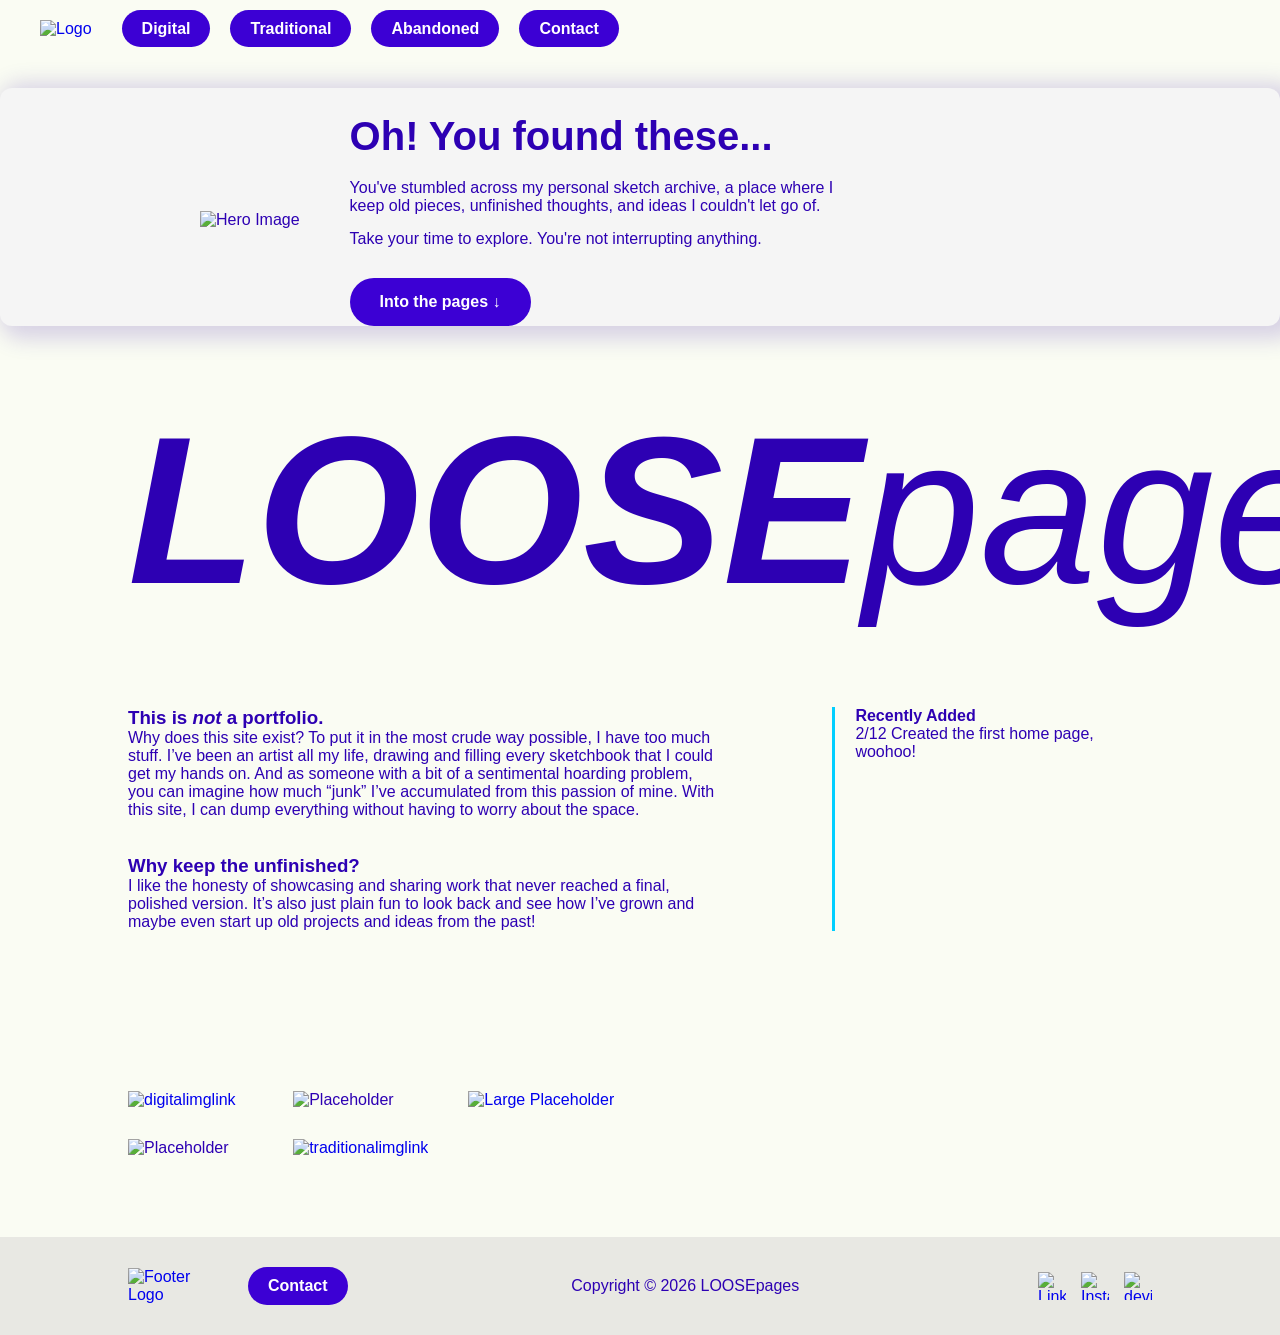
==== index.html @ e3949454 "Add files via upload" ====
<!DOCTYPE html>
<html lang="en">
<head>
    <meta charset="UTF-8">
    <title>LOOSEpages</title>
    <meta name="viewport" content="width=device-width, initial-scale=1.0">
    <link rel="stylesheet" href="loosepagesstyle.css">
</head>
<body>

<!-- ================= HEADER ================= -->
<header class="navbar">
    <div class="nav-container">
       <div class="nav-left">
        <a href="index.html" class="logo">
            <img src="Favicon.svg" alt="Logo">
        </a>

        <nav>
            <ul class="nav-links">
                <li><a href="digitalwork.html">Digital</a></li>
                <li><a href="traditionalwork.html">Traditional</a></li>
                <li><a href="abandoned.html">Abandoned</a></li>
                <li><a href="contact.html">Contact</a></li>
            </ul>
        </nav>
    </div>
    </div>
</header>

<!-- ================= HERO SECTION ================= -->
<section class="hero">
    <div class="hero-content">
        <div class="hero-image">
            <img src="HeroImage.webp" alt="Hero Image">
        </div>

        <div class="hero-text">
            <h1>Oh! You found these...</h1>
            <p>
                You've stumbled across my personal sketch archive,
                a place where I keep old pieces, unfinished thoughts,
                and ideas I couldn't let go of.
            </p>
            <p>Take your time to explore. You're not interrupting anything.</p>
            <a href="#pages" class="cta-button">Into the pages ↓</a>
        </div>
    </div>
  </section>

<!-- ================= TITLE SECTION ================= -->
<section class="title-section">
    <h2 class="big-title">LOOSE<span>pages</span></h2>

    <div class="about-grid">
        <div class="about-text">
            <h3>This is <em>not</em> a portfolio.</h3>
            <p>
             Why does this site exist? To put it in the most crude way possible, I have too
              much stuff. I’ve been an artist all my life, drawing and filling every 
              sketchbook that I could get my hands on. And as someone with a bit of a 
              sentimental hoarding problem, you can imagine how much “junk” I’ve accumulated 
              from this passion of mine. With this site, I can dump everything without having to worry
              about the space.
            </p>
<br><br>
            <h3>Why keep the unfinished?</h3>
            <p>
             I like the honesty of showcasing and sharing work that never reached a final, 
             polished version. It’s also just plain fun to look back and see how I’ve grown
              and maybe even start up old projects and ideas from the past!
            </p>
        </div>

        <div class="recent">
            <h4>Recently Added</h4>
            <p>2/12 Created the first home page, woohoo!</p>
        </div>
    </div>
</section>

<!-- ================= IMAGE GRID ================= -->
<section id="pages" class="image-grid">
    <div class="small-grid">
        <a href="digitalwork.html"><img src="" alt="digitalimglink"></a>
       <img src="DECOR.webp" alt="Placeholder">
       <img src="DECOR.webp" alt="Placeholder">
        <a href="traditionalwork.html"><img src="" alt="traditionalimglink"></a>
    </div>

    <div class="large-image">
        <a href="abandoned.html"><img src="https://via.placeholder.com/500x500" alt="Large Placeholder"></a>
    </div>
</section>

<footer>
    <div class="footer-left">
        <a href="index.html">
            <img src="Favicon.svg" alt="Footer Logo">
        </a>
        <a href="contact.html" class="footer-contact">Contact</a>
    </div>

    <div class="footer-center">
        <p>Copyright © 2026 LOOSEpages</p>
    </div>

    <div class="footer-right">
        <a href="https://www.linkedin.com/in/kaylani-reyes-816a67248"><img src="LI.svg" alt="LinkedIn"></a>
        <a href="https://www.instagram.com/wollypog_/"><img src="IG.svg" alt="Instagram"></a>
        <a href="https://www.deviantart.com/wollypog"><img src="Deviant.svg" alt="deviantart"></a>
    </div>
</footer>

</body>
</html>
---- loosepagesstyle.css ----
/* =============== GLOBAL =============== */
* {
    margin: 0;
    padding: 0;
    box-sizing: border-box;
}

body {
    font-family: Arial, Helvetica, sans-serif;
    background-color: #FAFCF3;
    color: #2d00b3;
}

a {
    text-decoration: none;
}

/* =============== NAVBAR =============== */
.navbar {
    position: sticky;
    top: 0;
    background-color: #FAFCF3;
    padding: 20px 40px;
    z-index: 1000;
}

.nav-container {
    display: flex;
    justify-content: flex-start;
    align-items: center;
}

.nav-left {
    display: flex;
    align-items: center;
    gap: 30px;
}

.logo img {
    width: 50px;
}

.nav-links {
    display: flex;
    gap: 20px;
    list-style: none;
    font-weight: bold;
}

.nav-links a {
    background-color: #3c00d4;
    color: white;
    padding: 10px 20px;
    border-radius: 25px;
    transition: 0.3s;
}

.nav-links a:hover {
    background-color: #26008a;
}

/* =============== HERO =============== */
.hero {
  margin-top: 30px;
     background-color: #F5F5F5; 
    border-radius: 12px;       
box-shadow: 9px 4px 20.9px 9px rgba(47, 0, 159, 0.17);
padding-top: 2%;
}

.hero-content {
    display: flex;
    flex-wrap: wrap;
    align-items: center;
    gap: 50px;
    padding-left: 200px;
}

.hero-image img {
    max-width: 500px;
    width: auto;
}

.hero-text {
    max-width: 500px;
}

.hero-text h1 {
    font-size: 40px;
    margin-bottom: 20px;
}

.hero-text p {
    margin-bottom: 15px;
}

.cta-button {
    display: inline-block;
    background-color: #3c00d4;
    color: white;
    padding: 15px 30px;
    border-radius: 30px;
    margin-top: 15px;
    font-weight: bold;
}

/* =============== TITLE SECTION =============== */
.title-section {
    padding: 80px 10%;
}

.big-title {
    font-size: clamp(60px, 20vw, 210px);
    text-align: center;
    line-height: 1;
    font-weight: bold;
        font-style: italic;
    margin-bottom: 40px;
    text-align: center; 
}

.big-title span {
    font-weight:lighter;
    font-style: italic;
margin-bottom: 40px;
    font-size: clamp(60px, 20vw, 210px);
    text-align: center;
    line-height: 1;
}

.about-grid {
    display: flex;
    flex-wrap: wrap;
    gap: 60px;
    padding-top: 5%;
}

.about-text {
    flex: 2;
    padding-right: 5%;
}

.recent {
    flex: 1;
    border-left: 3px solid #00cfff;
    padding-left: 20px;
}

/* =============== IMAGE GRID =============== */
.image-grid {
    display: flex;
    flex-wrap: wrap;
    gap: 40px;
    padding: 80px 10%;
    align-items: flex-start;
}

.small-grid {
    display: grid;
    grid-template-columns: repeat(2, 1fr);
    gap: 30px;
}

.small-grid img,
.large-image img {
    width: 100%;
}

.large-image {
    flex: 1;
}

/* =============== FOOTER =============== */
footer {
    display: flex;
    justify-content: space-between;
    align-items: center;
    padding: 30px 10%;
    background-color: #e8e8e3;
    flex-wrap: wrap;
    gap: 20px;
}

/* LEFT SIDE */
.footer-left {
    display: flex;
    align-items: center;
    gap: 20px;
}

.footer-left img {
    width: 100px;
    height: auto;
    display: block;
}

/* CONTACT BUTTON */
.footer-contact {
    background-color: #3c00d4;
    color: white;
    padding: 10px 20px;
    border-radius: 25px;
    font-weight: bold;
}

/* RIGHT SIDE ICONS */
.footer-right {
    display: flex;
    align-items: center;
}

.footer-right img {
    width: 28px;
    height: 28px;
    margin-left: 15px;
    display: block;
}
/* ===================================== */
/* ========== CONTACT PAGE ============= */
/* ===================================== */

/* Contact Hero Section */
.contact-hero {
    padding: 60px 10%;
}

.contact-title {
    font-size: clamp(60px, 12vw, 160px);
    font-weight: bold;
    line-height: 0.9;
    text-align: center;

}

.contact-title span {
    font-weight: lighter;
    font-style: italic;
     text-align: center;
}

.contact-intro {
    margin-top: 20px;
    max-width: 800px;
    align-content: center;

}

/* Contact Form Section */
.contact-section {
    display: flex;
    flex-wrap: wrap;
    gap: 60px;
    padding: 60px 10%;
    background-color: #F5F5F5;
}

.contact-image img {
    width: 100%;
    max-width: 500px;
}

.contact-form-wrapper {
    flex: 1;
}

form {
    display: flex;
    flex-direction: column;
    gap: 20px;
}

.name-row {
    display: flex;
    gap: 20px;
}

.form-group {
    display: flex;
    flex-direction: column;
    flex: 1;
}

label {
    font-weight: bold;
    margin-bottom: 6px;
}

input,
textarea {
    padding: 12px;
    border-radius: 8px;
    border: 1px solid #ccc;
    font-size: 14px;
}

input:focus,
textarea:focus {
    outline: none;
    border-color: #3c00d4;
}

.submit-btn {
    margin-top: 20px;
    padding: 15px;
    background-color: #3c00d4;
    color: white;
    border: none;
    border-radius: 30px;
    font-size: 16px;
    font-weight: bold;
    cursor: pointer;
}

.submit-btn:hover {
    background-color: #26008a;
}

/* Contact Links Section */
.contact-links {
    padding: 60px 10%;
    display: flex;
    flex-direction: column;
    gap: 20px;
}

.contact-links a {
    font-size: 28px;
    text-decoration: underline;
}

/* ===================================== */
/* ========== CAROUSEL ================= */
/* ===================================== */

.carousel{
    display: flex;
    width: 100%;
    padding-top: 3%;
    overflow-x: auto;
}

.carousel::-webkit-scrollbar {display: none;} 

.carousel-trackdigital {
    display: flex;
    gap: 15px;
    animation: spin 80s infinite linear;
}
.carousel-tracktraditional {
    display: flex;
    gap: 15px;
    animation: spin 35s infinite linear;
}

.carousel-item {
    flex: 0 0 5em;}
.carousel-item img {
    max-height: 30em;
    min-height: 30em;
    width:fit-content;
}

@keyframes spin{from {translate: 0;}
                to {translate: -50%;}
            }

.gallery-title-section {
    padding: 0% 10%;
}

.gallery-title {
    font-size: clamp(60px, 12vw, 150px);
    font-weight: bold;
    line-height: 1;
}

.gallery-title span {
    font-weight: lighter;
    font-style: italic;
}

.gallery-sub {
    margin-top: 10px;
}

/* ===================================== */
/* ========== MASONRY GALLERY ========== */
/* ===================================== */

.masonry-gallery {
    column-count: 3;
    column-gap: 30px;
    padding: 60px 10%;
}

.gallery-item {
    break-inside:auto;
    margin-bottom: 40px;
}

.gallery-item img {
    width: 100%;
    display: block;
}

.gallery-meta {
    text-align: left;
    margin-top: 10px;
}

.gallery-meta h4 {
    margin-bottom: 3px;
}

/* ================= ABANDONED PAGE ================= */

.abandoned-header {
    text-align: center;
    padding: 60px 10% 20px;
}

.subtitle {
    font-size: 14px;
    margin-bottom: 20px;
}

.abandoned-title {
 font-size: clamp(60px, 12vw, 160px);
    font-weight: bold;
    letter-spacing: -2px;
    padding-left: 0%;
}

.abandoned-title span {
    font-style: italic;
    font-weight: lighter;
}

/* TABLE STYLING */

.abandoned-content {
    padding: 40px 8%;
}

.ideas-table {
    width: 100%;
    border-collapse: collapse;
}

.ideas-table thead th {
    text-align: center;
    font-weight: bold;
    padding-bottom: 15px;
    border-bottom: 2px solid #00cfff;
}

.ideas-table td {
    padding: 40px 20px;
    vertical-align: top;
}

/* Image Boxes */

.image-box {
    padding: 10px;
}

.image-box img {
    width: 100%;
    height: auto;
    display: block;
}

/* Text Cells */

.text-cellleft h4 {
    font-weight: bold;
    margin-bottom: 10px;
    text-align: right;
}

.text-cellleft p {
    font-size: 14px;
    line-height: 1.4;
    text-align: right;
}

.text-cellright h4 {
    font-weight: bold;
    margin-bottom: 10px;
}

.text-cellright p {
    font-size: 14px;
    line-height: 1.4;
}


/* =============== RESPONSIVE =============== */
@media (max-width: 900px) {
    .big-title {
        font-size: 60px;
    }

    .hero-content {
        flex-direction: column;
        text-align: left;
    }

    .image-grid {
        flex-direction: column;
    }

    footer {
        flex-direction: column;
        text-align: center;
    }

    /* Contact Responsive */
.contact-section {
    flex-direction: column;
}

.name-row {
    flex-direction: column;
}

.contact-title {
    text-align: left;
}

.masonry-gallery {
    column-count: 1;
}

.carousel-section {
    flex-direction: column;
}
}
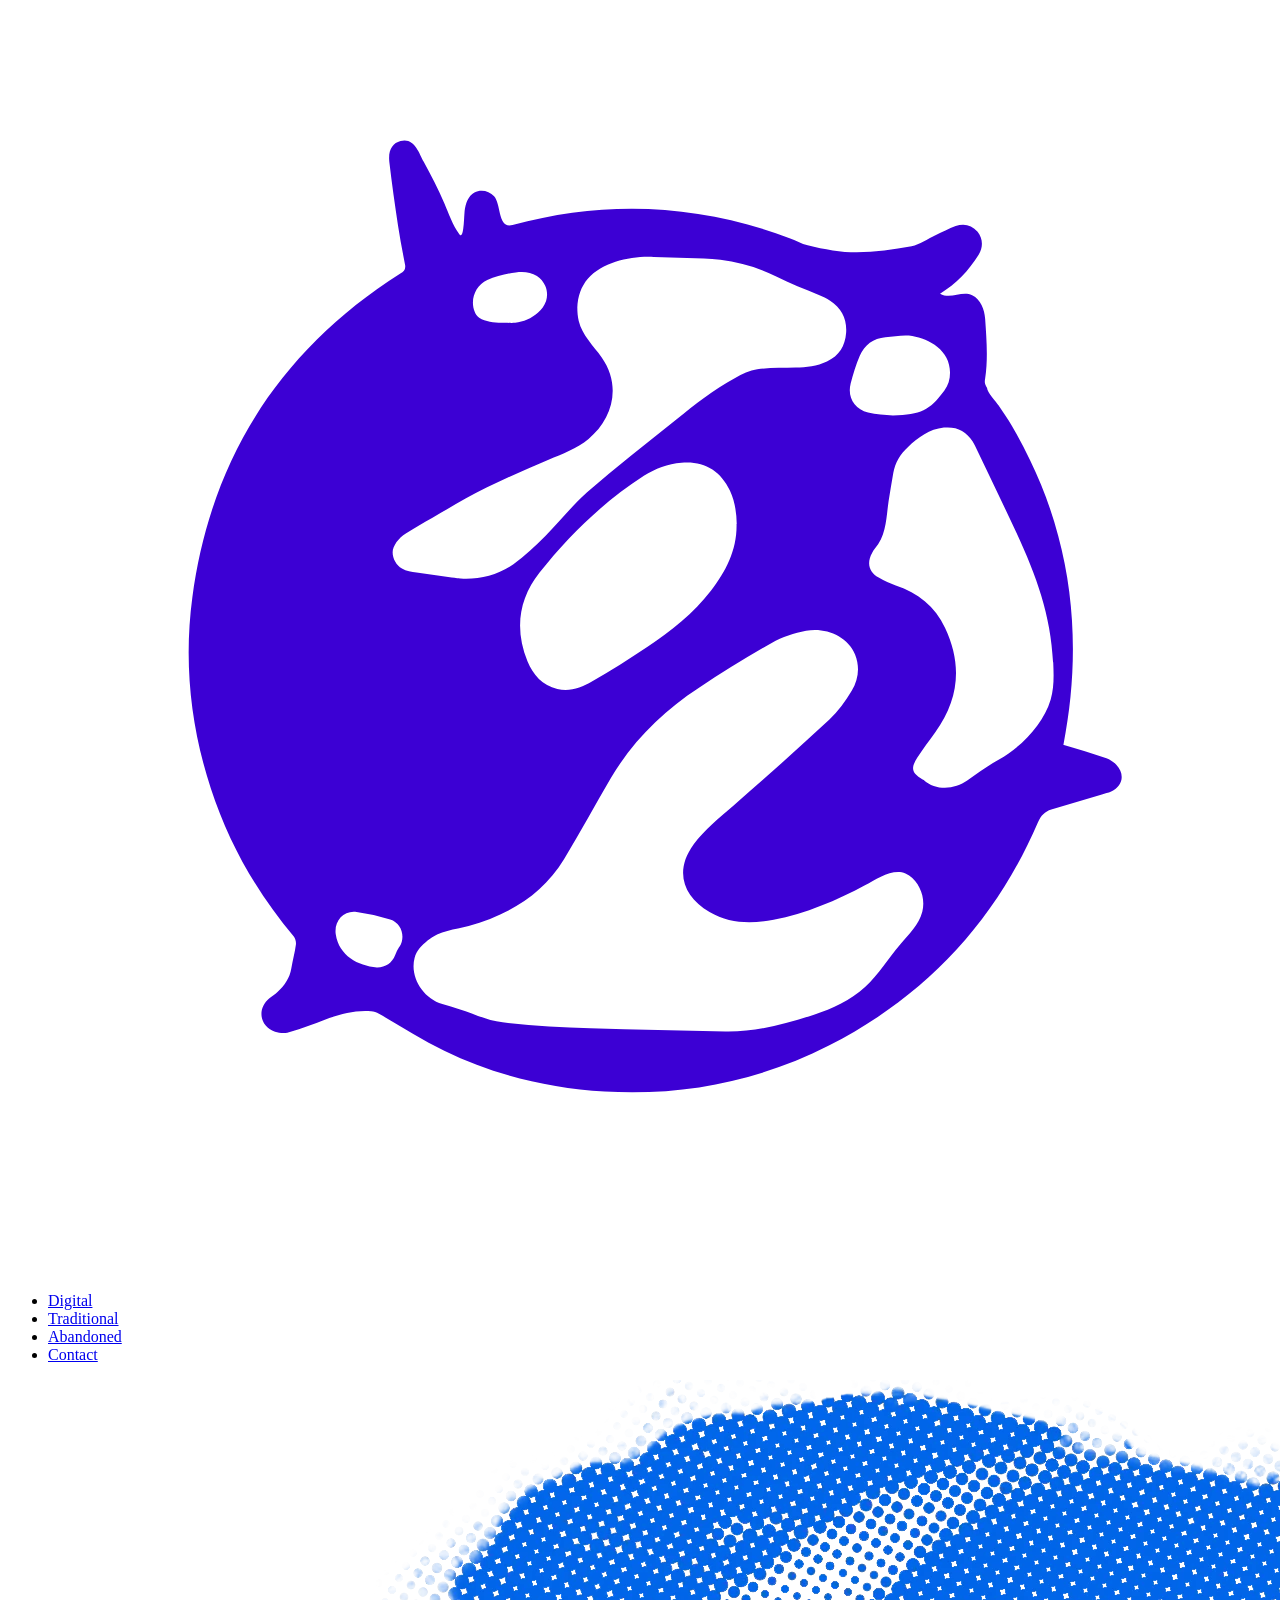
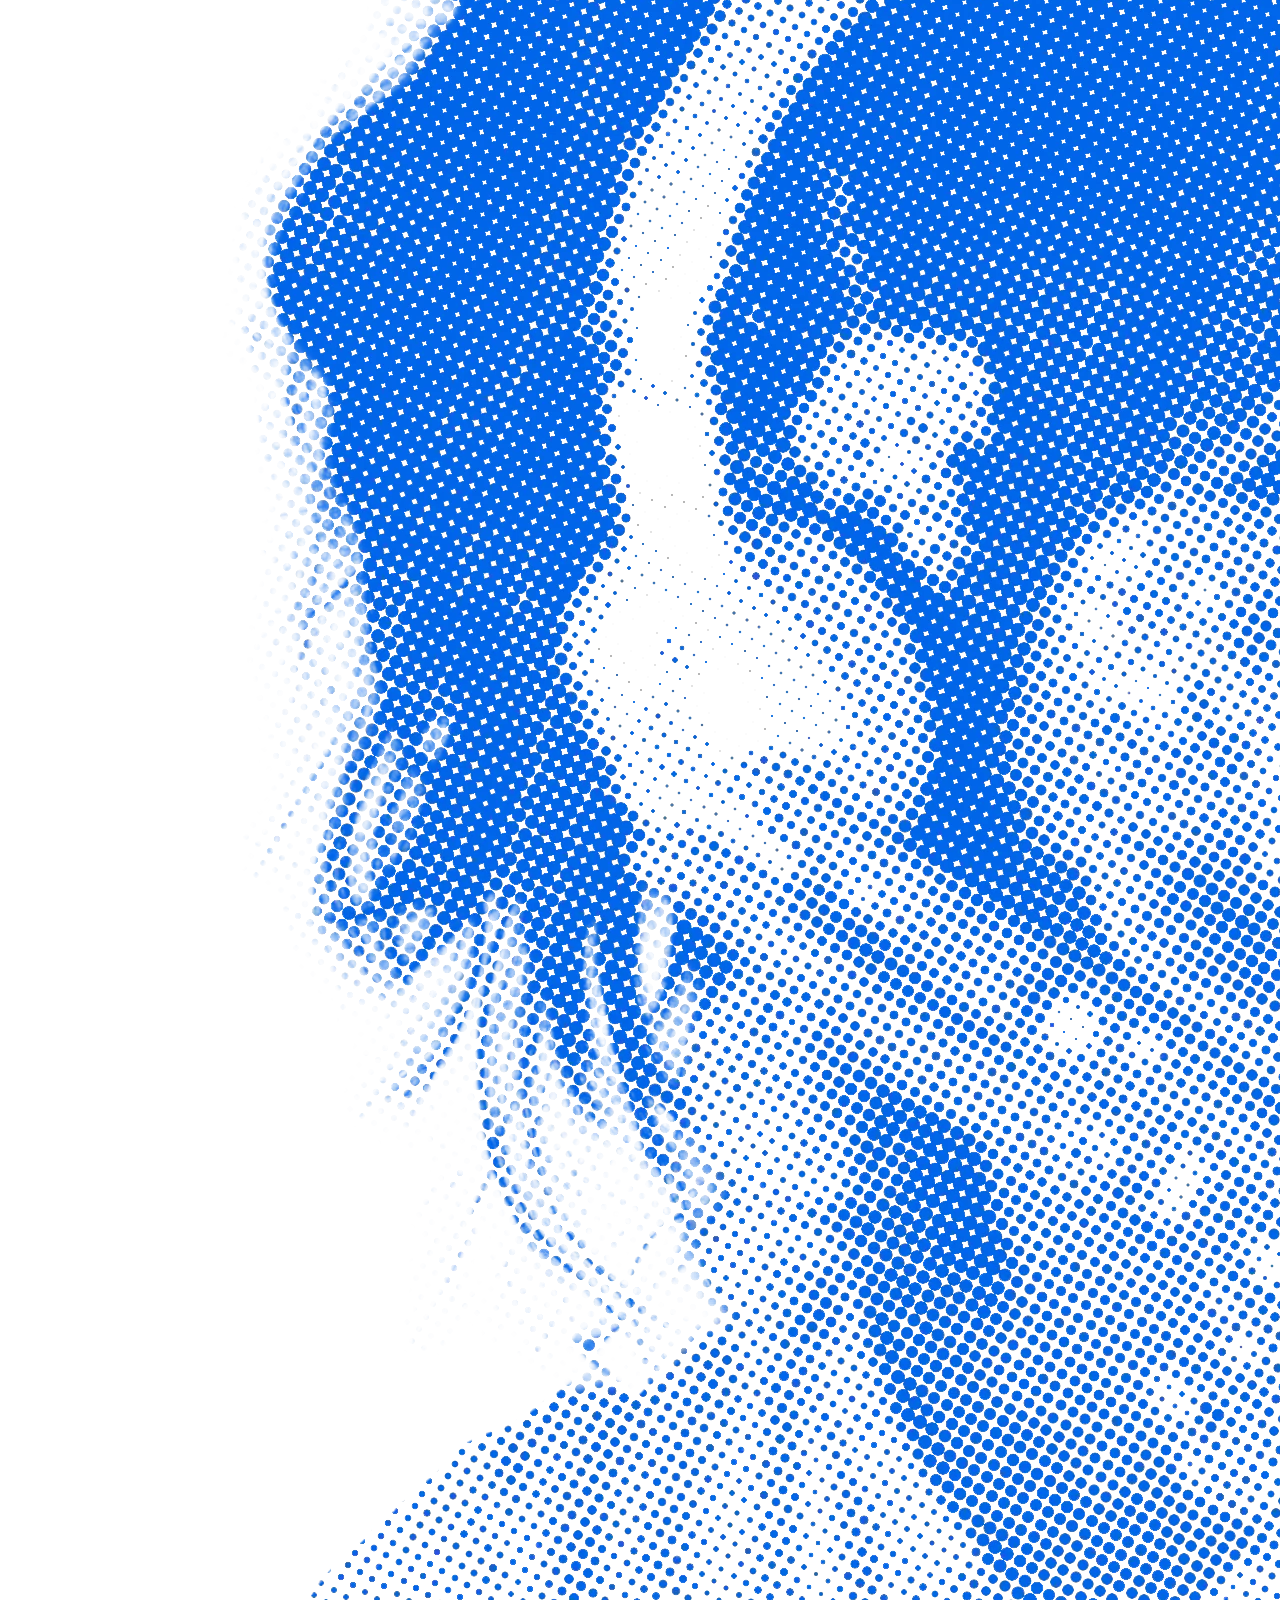
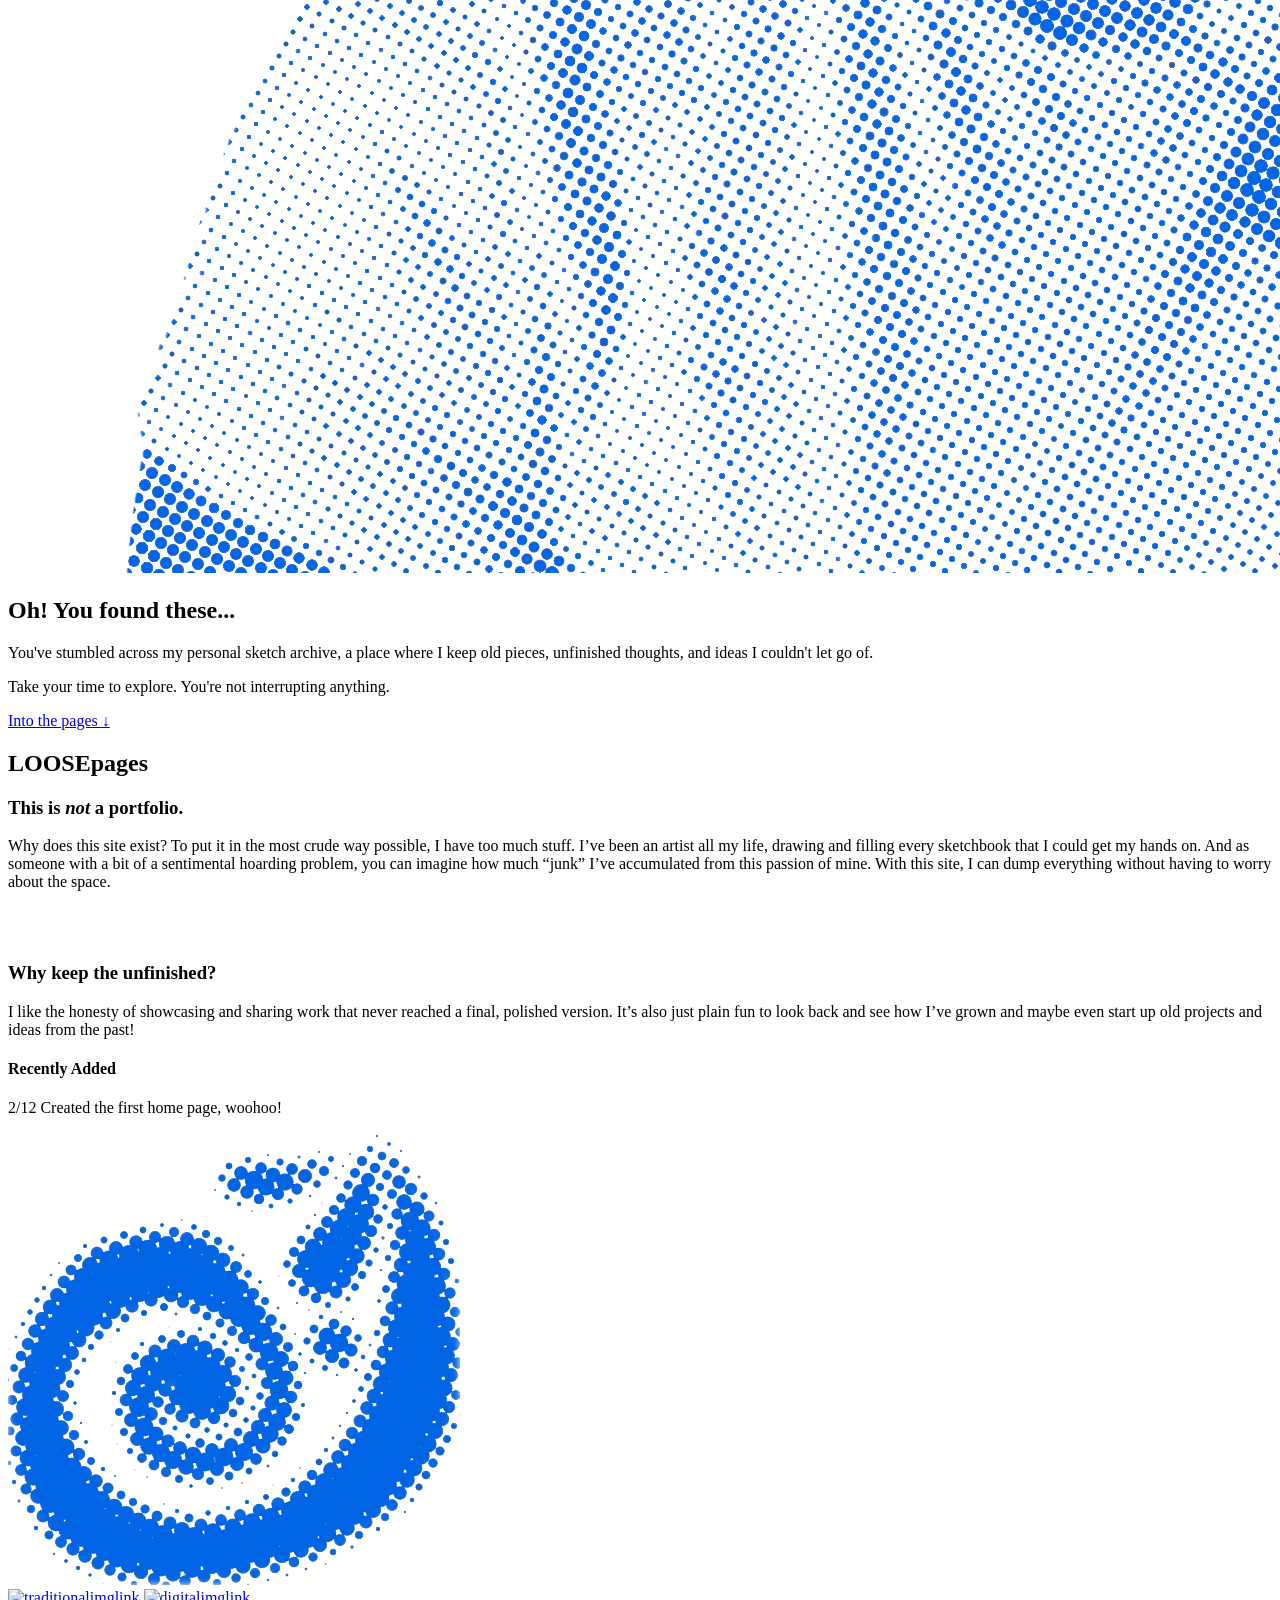
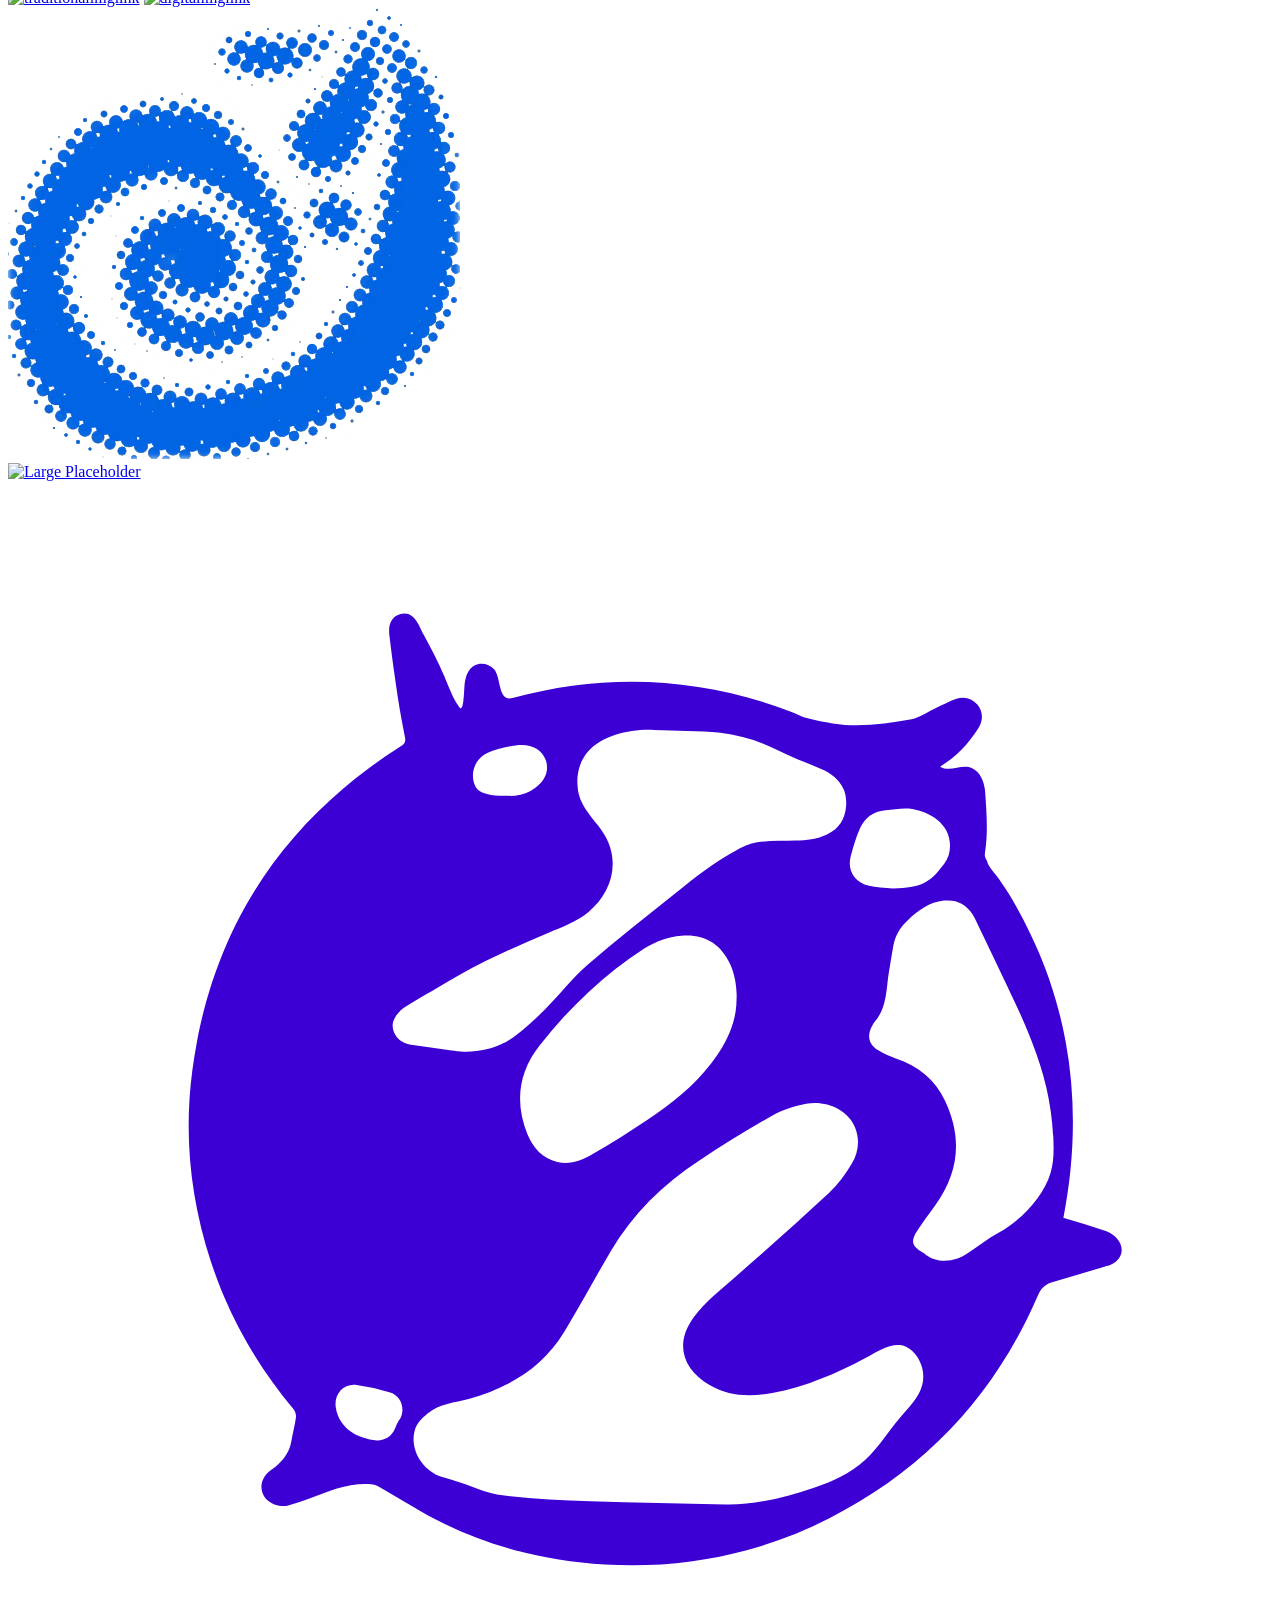
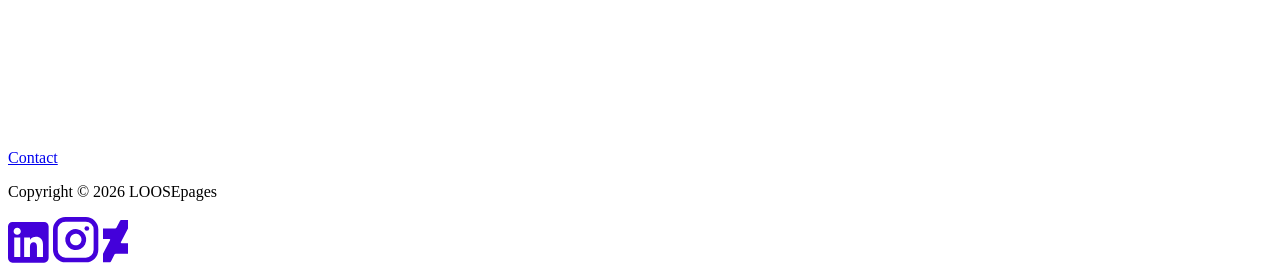
==== commit 1bb279e7: "Add files via upload" ====
--- a/index.html
+++ b/index.html
@@ -5,10 +5,11 @@
     <title>LOOSEpages</title>
     <meta name="viewport" content="width=device-width, initial-scale=1.0">
     <link rel="stylesheet" href="loosepagesstyle.css">
+    <link rel="icon" type="image/x-icon" href="Favicon.svg">
 </head>
+
 <body>
 
-<!-- ================= HEADER ================= -->
 <header class="navbar">
     <div class="nav-container">
        <div class="nav-left">
@@ -82,16 +83,18 @@
 <!-- ================= IMAGE GRID ================= -->
 <section id="pages" class="image-grid">
     <div class="small-grid">
-        <a href="digitalwork.html"><img src="" alt="digitalimglink"></a>
-       <img src="DECOR.webp" alt="Placeholder">
-       <img src="DECOR.webp" alt="Placeholder">
-        <a href="traditionalwork.html"><img src="" alt="traditionalimglink"></a>
+       <div id="decor-grid"><img src="DECOR.webp" alt="Placeholder"></div>
+       <a href="traditionalwork.html"><img src="tradimglink.png" alt="traditionalimglink"></a>  
+       <a href="digitalwork.html"><img src="digitalimglink.png" alt="digitalimglink"></a>
+       <div id="decor-gridR"><img src="DECOR.webp" alt="Placeholder"></div>
     </div>
 
     <div class="large-image">
-        <a href="abandoned.html"><img src="https://via.placeholder.com/500x500" alt="Large Placeholder"></a>
+        <a href="abandoned.html"><img src="abandonedimglink.png" alt="Large Placeholder"></a>
     </div>
 </section>
+
+</body>
 
 <footer>
     <div class="footer-left">
@@ -111,6 +114,4 @@
         <a href="https://www.deviantart.com/wollypog"><img src="Deviant.svg" alt="deviantart"></a>
     </div>
 </footer>
-
-</body>
 </html>
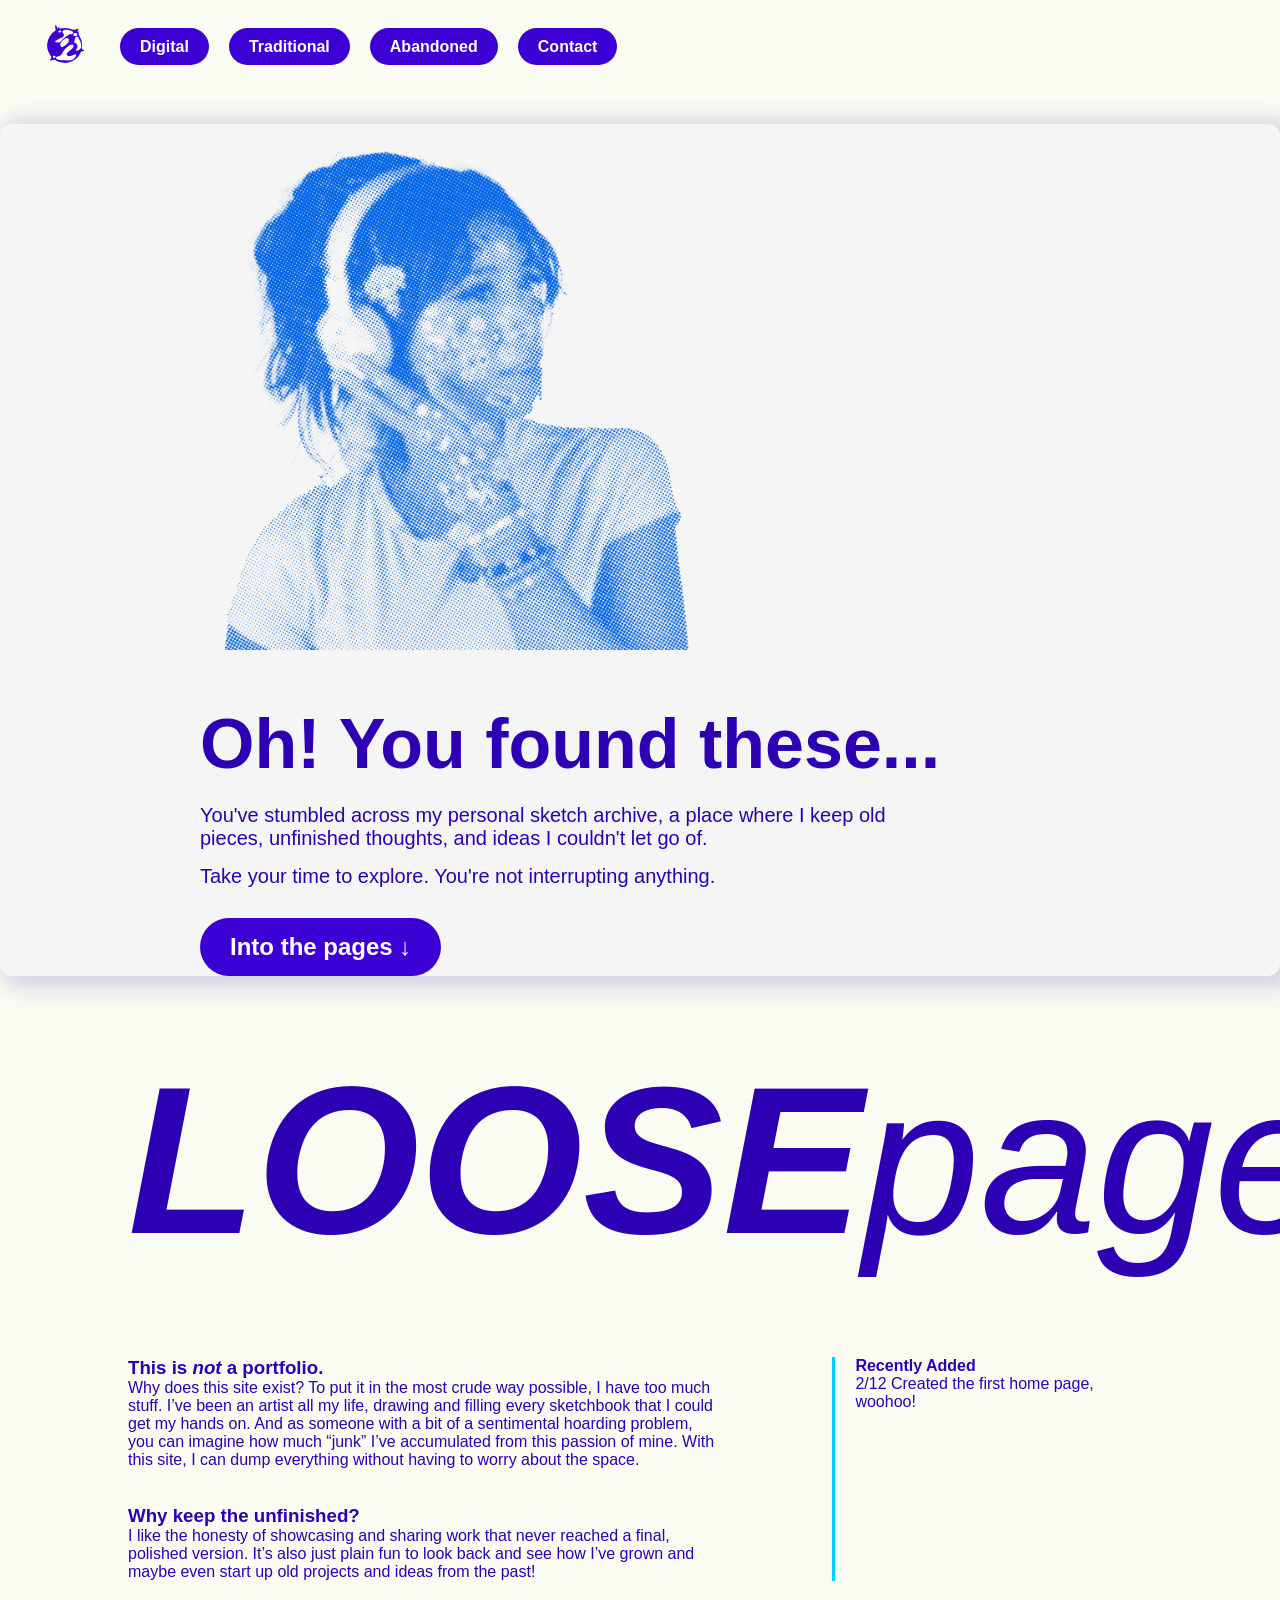
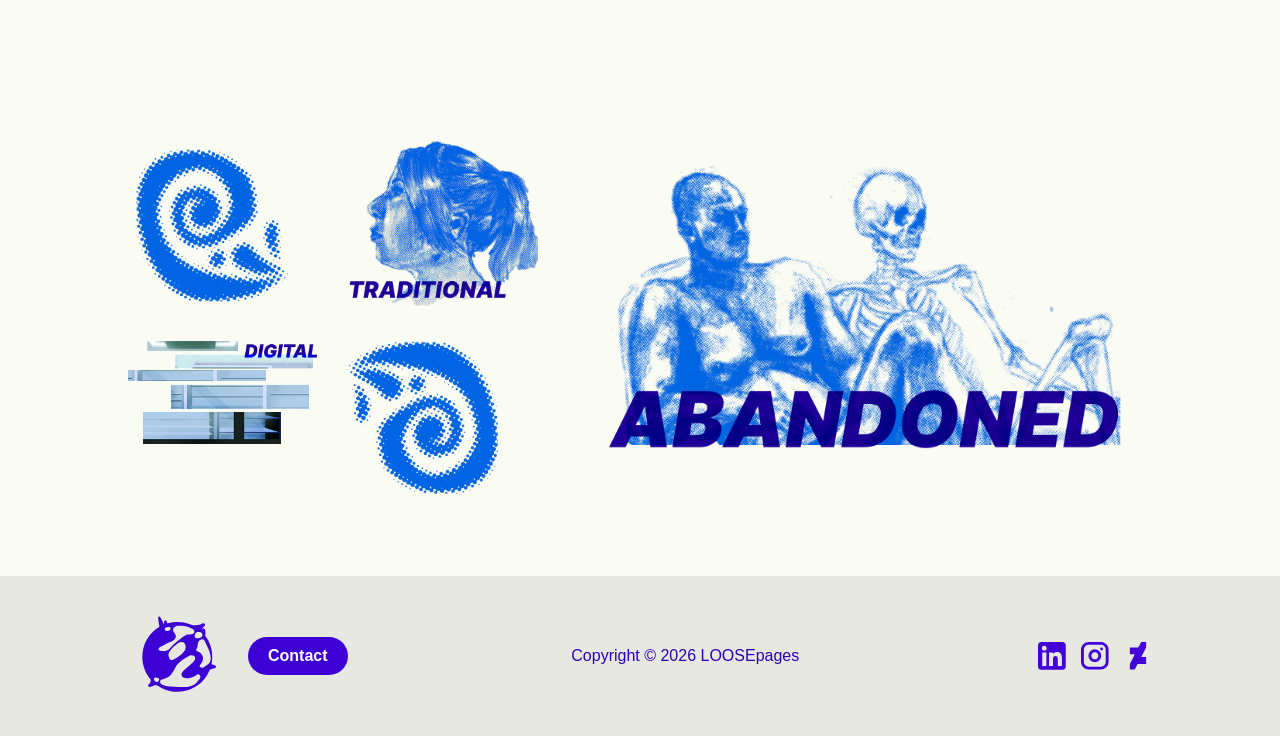
==== commit 22b7d64a: "Add files via upload" ====
--- a/index.html
+++ b/index.html
@@ -4,6 +4,16 @@
     <meta charset="UTF-8">
     <title>LOOSEpages</title>
     <meta name="viewport" content="width=device-width, initial-scale=1.0">
+    
+<!-- Google tag (gtag.js) -->
+<script async src="https://www.googletagmanager.com/gtag/js?id=G-NQSBV1KRGG"></script>
+<script>
+  window.dataLayer = window.dataLayer || [];
+  function gtag(){dataLayer.push(arguments);}
+  gtag('js', new Date());
+
+  gtag('config', 'G-NQSBV1KRGG');
+</script>
     <link rel="stylesheet" href="loosepagesstyle.css">
     <link rel="icon" type="image/x-icon" href="Favicon.svg">
 </head>
--- a/loosepagesstyle.css
+++ b/loosepagesstyle.css
@@ -0,0 +1,558 @@
+/* =============== GLOBAL =============== */
+* {
+    margin: 0;
+    padding: 0;
+    box-sizing: border-box;
+}
+
+body {
+    font-family: Arial, Helvetica, sans-serif;
+    background-color: #FAFCF3;
+    color: #2d00b3;
+}
+
+a {
+    text-decoration: none;
+}
+
+/* =============== NAVBAR =============== */
+.navbar {
+    position: sticky;
+    top: 0;
+    background-color: #FAFCF3;
+    padding: 20px 40px;
+    z-index: 1000;
+}
+
+.nav-container {
+    display: flex;
+    justify-content: flex-start;
+    align-items: center;
+}
+
+.nav-left {
+    display: flex;
+    align-items: center;
+    gap: 30px;
+}
+
+.logo img {
+    width: 50px;
+}
+
+.nav-links {
+    display: flex;
+    gap: 20px;
+    list-style: none;
+    font-weight: bold;
+}
+
+.nav-links a {
+    background-color: #3c00d4;
+    color: white;
+    padding: 10px 20px;
+    border-radius: 25px;
+    transition: 0.3s;
+}
+
+.nav-links a:hover {
+    background-color: #26008a;
+}
+
+/* =============== HERO =============== */
+.hero {
+  margin-top: 30px;
+     background-color: #F5F5F5; 
+    border-radius: 12px;       
+box-shadow: 9px 4px 20.9px 9px rgba(47, 0, 159, 0.17);
+padding-top: 2%;
+}
+
+.hero-content {
+    display: flex;
+    flex-wrap: wrap;
+    align-items: center;
+    gap: 50px;
+    padding-left: 200px;
+}
+
+.hero-image img {
+    max-width: 500px;
+    width: auto;
+}
+
+
+.hero-text h1 {
+    font-size: 70px;
+    margin-bottom: 20px;
+}
+
+.hero-text p {
+    font-size: 20px;
+    margin-bottom: 15px;
+    max-width: 700px;
+}
+
+.cta-button {
+    display: inline-block;
+    background-color: #3c00d4;
+    color: white;
+    padding: 15px 30px;
+    border-radius: 80px;
+    margin-top: 15px;
+    font-weight: bold;
+    font-size: 24px;
+}
+
+/* =============== TITLE SECTION =============== */
+.title-section {
+    padding: 80px 10%;
+}
+
+.big-title {
+    font-size: clamp(60px, 20vw, 210px);
+    text-align: center;
+    line-height: 1;
+    font-weight: bold;
+        font-style: italic;
+    margin-bottom: 40px;
+    text-align: center; 
+}
+
+.big-title span {
+    font-weight:lighter;
+    font-style: italic;
+margin-bottom: 40px;
+    font-size: clamp(60px, 20vw, 210px);
+    text-align: center;
+    line-height: 1;
+}
+
+.about-grid {
+    display: flex;
+    flex-wrap: wrap;
+    gap: 60px;
+    padding-top: 5%;
+}
+
+.about-text {
+    flex: 2;
+    padding-right: 5%;
+}
+
+.recent {
+    flex: 1;
+    border-left: 3px solid #00cfff;
+    padding-left: 20px;
+}
+
+/* =============== IMAGE GRID =============== */
+.image-grid {
+    display: flex;
+    flex-wrap: wrap;
+    gap: 40px;
+    padding: 80px 10%;
+    align-items: flex-start;
+}
+
+.small-grid {
+    display: grid;
+    grid-template-columns: repeat(2, 1fr);
+    gap: 30px;
+        max-width: 40%;
+}
+
+#decor-grid {rotate: 90deg;
+    max-width: 80%;
+           }
+#decor-gridR {rotate: 270deg;
+            max-width: 80%}
+
+
+.small-grid img,
+.large-image img {
+    width: 100%;
+}
+
+.large-image {
+    flex: 1;
+        max-width: 50%;
+        margin: auto;
+}
+
+/* =============== FOOTER =============== */
+footer {
+    display: flex;
+    justify-content: space-between;
+    align-items: center;
+    padding: 30px 10%;
+    background-color: #e8e8e3;
+    flex-wrap: wrap;
+    gap: 20px;
+}
+
+/* LEFT SIDE */
+.footer-left {
+    display: flex;
+    align-items: center;
+    gap: 20px;
+}
+
+.footer-left img {
+    width: 100px;
+    height: auto;
+    display: block;
+}
+
+/* CONTACT BUTTON */
+.footer-contact {
+    background-color: #3c00d4;
+    color: white;
+    padding: 10px 20px;
+    border-radius: 25px;
+    font-weight: bold;
+}
+
+/* RIGHT SIDE ICONS */
+.footer-right {
+    display: flex;
+    align-items: center;
+}
+
+.footer-right img {
+    width: 28px;
+    height: 28px;
+    margin-left: 15px;
+    display: block;
+}
+/* ===================================== */
+/* ========== CONTACT PAGE ============= */
+/* ===================================== */
+
+/* Contact Hero Section */
+.contact-hero {
+    padding: 60px 10%;
+}
+
+.contact-title {
+    font-size: clamp(60px, 12vw, 160px);
+    font-weight: bold;
+    line-height: 0.9;
+    text-align: center;
+    margin: 20px auto;
+}
+
+.contact-title span {
+    font-weight: lighter;
+    font-style: italic;
+     text-align: center;
+}
+
+.contact-intro {
+    margin: 20px auto;
+    max-width: 800px;
+
+}
+
+/* Contact Form Section */
+.contact-section {
+    display: flex;
+    flex-wrap: wrap;
+    gap: 60px;
+    padding: 60px 10%;
+    background-color: #F5F5F5;
+}
+
+.contact-image img {
+    width: 100%;
+    max-width: 500px;
+}
+
+.contact-form-wrapper {
+    flex: 1;
+}
+
+form {
+    display: flex;
+    flex-direction: column;
+    gap: 20px;
+}
+
+.name-row {
+    display: flex;
+    gap: 20px;
+}
+
+.form-group {
+    display: flex;
+    flex-direction: column;
+    flex: 1;
+}
+
+label {
+    font-weight: bold;
+    margin-bottom: 6px;
+}
+
+input,
+textarea {
+    padding: 12px;
+    border-radius: 8px;
+    border: 1px solid #ccc;
+    font-size: 14px;
+}
+
+input:focus,
+textarea:focus {
+    outline: none;
+    border-color: #3c00d4;
+}
+
+.submit-btn {
+    margin-top: 20px;
+    padding: 15px;
+    background-color: #3c00d4;
+    color: white;
+    border: none;
+    border-radius: 30px;
+    font-size: 16px;
+    font-weight: bold;
+    cursor: pointer;
+}
+
+.submit-btn:hover {
+    background-color: #26008a;
+}
+
+/* Contact Links Section */
+.contact-links {
+    padding: 60px 10%;
+    display: flex;
+    flex-direction: column;
+    gap: 20px;
+}
+
+.contact-links a {
+    font-size: 28px;
+    text-decoration: underline;
+}
+/* ================================================= */
+/* ========== DIGITAL/TRADITIONAL PAGES ============ */
+/* ================================================= */
+
+.video {
+    display: flex;
+    justify-content: center;
+    gap: 50px;
+}
+
+
+/* ========== CAROUSEL ================= */
+
+.carousel{
+    display: flex;
+    width: 100%;
+    padding-top: 2%;
+    overflow-x: auto;
+}
+
+.carousel::-webkit-scrollbar {display: none;} 
+
+.carousel-trackdigital {
+    display: flex;
+    gap: 15px;
+    animation: spin 80s infinite linear;
+}
+.carousel-tracktraditional {
+    display: flex;
+    gap: 15px;
+    animation: spin 35s infinite linear;
+}
+
+.carousel-item {
+    flex: 0 0 5em;}
+.carousel-item img {
+    max-height: 30em;
+    min-height: 30em;
+    width:fit-content;
+}
+
+@keyframes spin{from {translate: 0;}
+                to {translate: -50%;}
+            }
+
+.gallery-title-section {
+    padding: 0% 10%;
+    margin: 20px auto;
+}
+
+.gallery-title {
+    font-size: clamp(60px, 12vw, 130px);
+    font-weight: bold;
+    line-height: 1;
+    margin: 20px auto;
+}
+
+.gallery-title span {
+    font-weight: lighter;
+    font-style: italic;
+}
+
+.gallery-sub {
+    margin-top: 10px;
+}
+
+/* ========== MASONRY GALLERY ========== */
+
+.masonry-gallery {
+    column-count: 3;
+    column-gap: 30px;
+    padding: 60px 10%;
+}
+
+.gallery-item {
+    break-inside:auto;
+    margin-bottom: 40px;
+}
+
+.gallery-item img {
+    width: 100%;
+    display: block;
+}
+
+.gallery-meta {
+    text-align: left;
+    margin-top: 10px;
+    width: 100%;
+    padding: 10px;
+}
+
+.gallery-meta h4 {
+    margin-bottom: 3px;
+}
+
+/* ================= ABANDONED PAGE ================= */
+
+.abandoned-header {
+    text-align: center;
+    padding: 60px 10% 20px;
+}
+
+.subtitle {
+    font-size: 14px;
+    margin-bottom: 20px;
+}
+
+.abandoned-title {
+ font-size: clamp(60px, 12vw, 160px);
+    font-weight: bold;
+    letter-spacing: -2px;
+    padding-left: 0%;
+}
+
+.abandoned-title span {
+    font-style: italic;
+    font-weight: lighter;
+}
+
+/* TABLE STYLING */
+
+.abandoned-content {
+    padding: 40px 8%;
+}
+
+.ideas-table {
+    width: 100%;
+    border-collapse: collapse;
+}
+
+.ideas-table thead th {
+    text-align: center;
+    font-weight: bold;
+    padding-bottom: 15px;
+    border-bottom: 2px solid #00cfff;
+}
+
+.ideas-table td {
+    padding: 40px 20px;
+    vertical-align: top;
+}
+
+/* Image Boxes */
+
+.image-box {
+    padding: 10px;
+}
+
+.image-box img {
+    width: 100%;
+    height: auto;
+    display: block;
+}
+
+/* Text Cells */
+
+.text-cellleft h4 {
+    font-weight: bold;
+    margin-bottom: 10px;
+    text-align: right;
+}
+
+.text-cellleft p {
+    font-size: 14px;
+    line-height: 1.4;
+    text-align: right;
+}
+
+.text-cellright h4 {
+    font-weight: bold;
+    margin-bottom: 10px;
+}
+
+.text-cellright p {
+    font-size: 14px;
+    line-height: 1.4;
+}
+
+
+/* =============== RESPONSIVE =============== */
+@media (max-width: 900px) {
+    .big-title {
+        font-size: 60px;
+    }
+
+    .hero-content {
+        flex-direction: column;
+        text-align: left;
+    }
+
+    .image-grid {
+        flex-direction: column;
+    }
+
+    footer {
+        flex-direction: column;
+        text-align: center;
+    }
+
+    /* Contact Responsive */
+.contact-section {
+    flex-direction: column;
+}
+
+.name-row {
+    flex-direction: column;
+}
+
+.contact-title {
+    text-align: left;
+}
+
+.masonry-gallery {
+    column-count: 1;
+}
+
+.carousel-section {
+    flex-direction: column;
+}
+}
